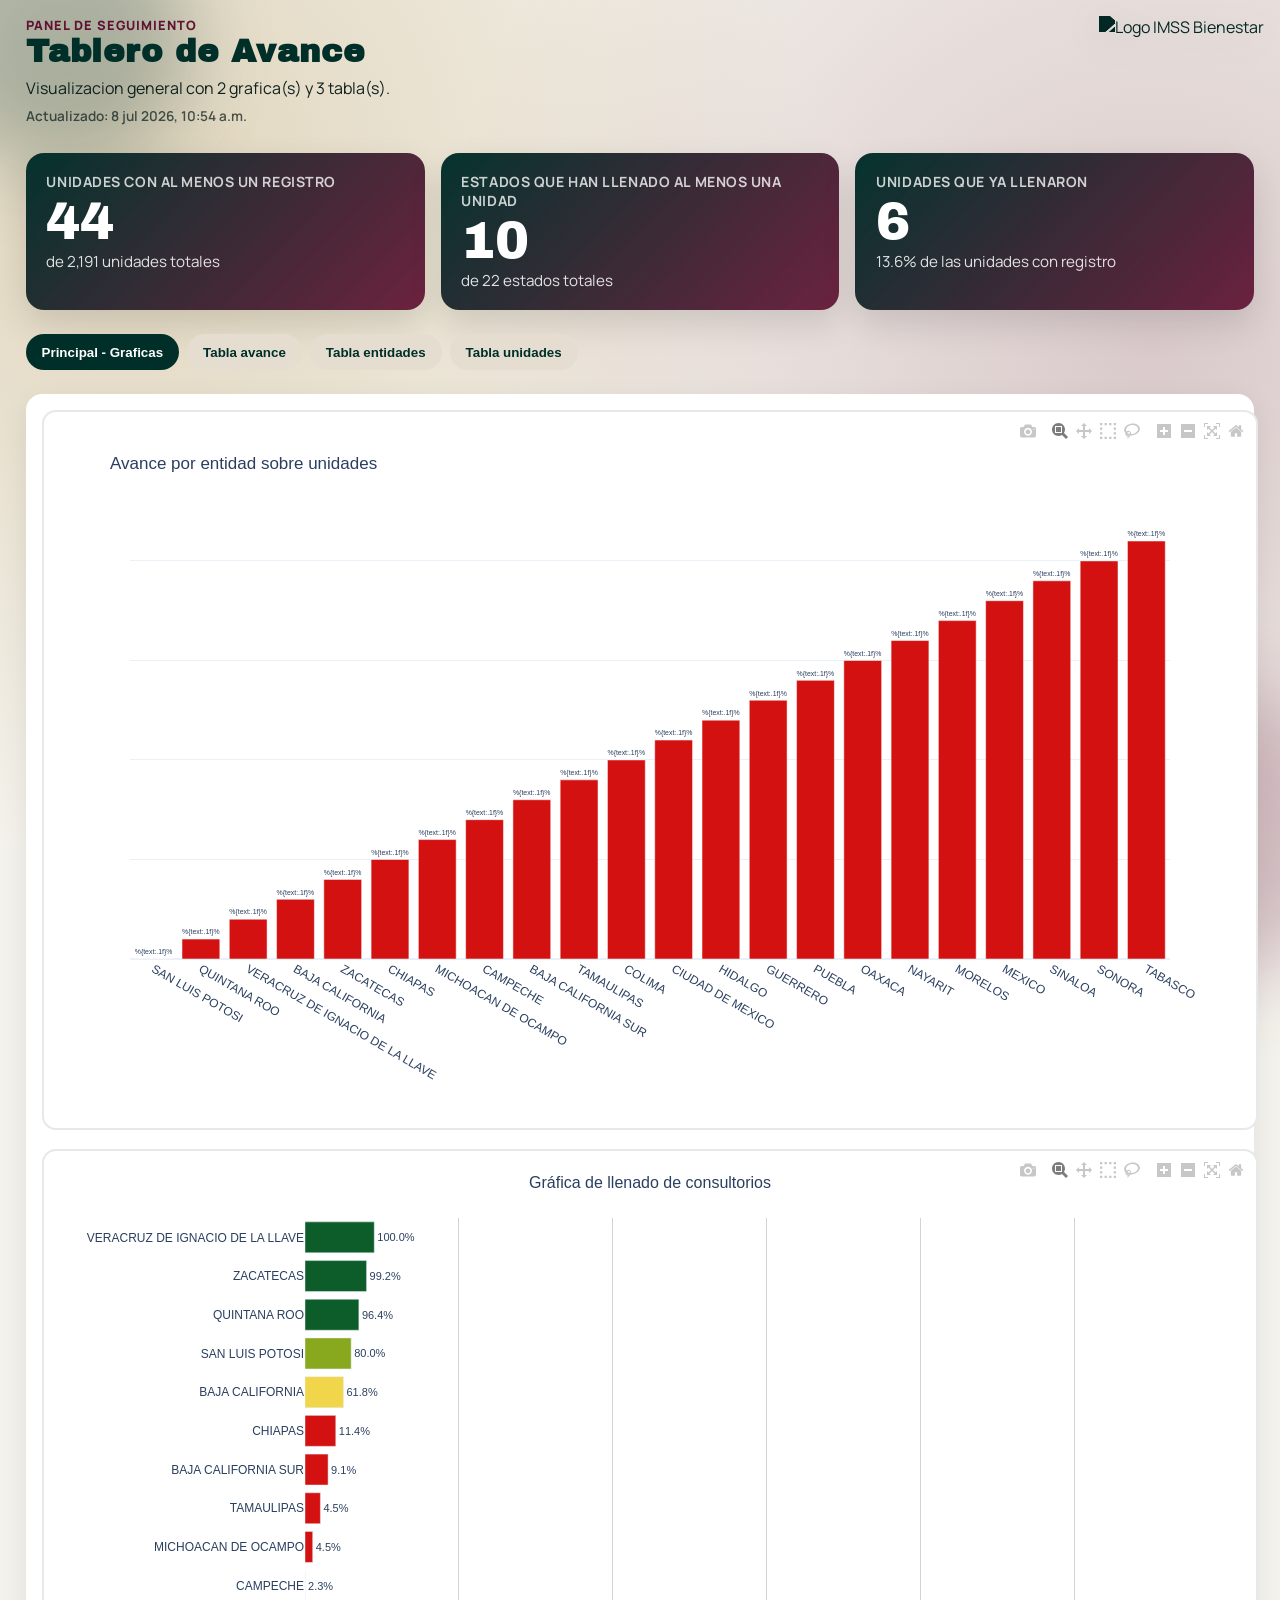
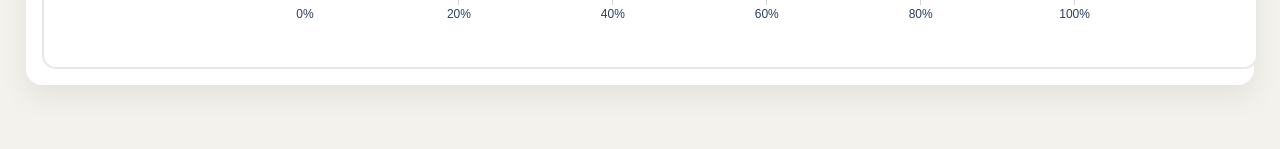
==== index.html @ 0d534734 "Add files via upload" ====
<!doctype html>
<html lang="es">
<head>
  <meta charset="utf-8" />
  <meta name="viewport" content="width=device-width, initial-scale=1" />
  <title>Tablero IMSS Bienestar</title>
  <link rel="preconnect" href="https://fonts.googleapis.com" />
  <link rel="preconnect" href="https://fonts.gstatic.com" crossorigin />
  <link href="https://fonts.googleapis.com/css2?family=Manrope:wght@400;600;700;800&family=Archivo+Black&display=swap" rel="stylesheet" />
  <link rel="stylesheet" href="styles.css" />
  <script src="https://cdn.plot.ly/plotly-2.35.2.min.js"></script>
</head>
<body>
  <div class="bg-shape bg-shape-a"></div>
  <div class="bg-shape bg-shape-b"></div>
  <main class="layout">
    <header class="hero">
      <p class="eyebrow">Panel de Seguimiento</p>
      <h1>Tablero de Avance</h1>
      <p id="subtitle">Visualizacion general y detalle por tabla.</p>
      <p id="updated-at" class="updated-at">Actualizado: --</p>
    </header>

    <section class="value-boxes" aria-label="Resumen de unidades">
      <article class="value-box">
        <p class="value-box-label">Unidades con al menos un registro</p>
        <p id="value-unidades-registro" class="value-box-number">0</p>
        <p id="value-unidades-registro-detail" class="value-box-detail">de 0 unidades totales</p>
      </article>
      <article class="value-box">
        <p class="value-box-label">Estados que han llenado al menos una unidad</p>
        <p id="value-estados-registro" class="value-box-number">0</p>
        <p id="value-estados-registro-detail" class="value-box-detail">de 0 estados totales</p>
      </article>
      <article class="value-box">
        <p class="value-box-label">Unidades que ya llenaron</p>
        <p id="value-unidades-completas" class="value-box-number">0</p>
        <p id="value-unidades-completas-detail" class="value-box-detail">0% de las unidades con registro</p>
      </article>
    </section>

    <nav id="tabs" class="tabs" aria-label="Pestanas de contenido"></nav>

    <section id="panel-graficas" class="panel active"></section>
    <section id="tables-root"></section>
  </main>

  <footer class="footer">
    <img src="https://imssbienestar.gob.mx/assets/img/imb_b.svg" alt="Logo IMSS Bienestar" class="logo" />
  </footer>

  <script src="data.js"></script>
  <script src="app.js"></script>
</body>
</html>
---- styles.css ----
:root {
  --c-1: #002F2A;
  --c-2: #611232;
  --c-3: #A57F2C;
  --bg: #f4f2ec;
  --ink: #10211e;
  --card: #ffffff;
}

* { box-sizing: border-box; }

body {
  margin: 0;
  min-height: 100vh;
  font-family: Manrope, sans-serif;
  color: var(--ink);
  background:
    radial-gradient(circle at 10% 10%, rgba(165,127,44,0.25) 0%, rgba(165,127,44,0) 35%),
    radial-gradient(circle at 90% 20%, rgba(97,18,50,0.18) 0%, rgba(97,18,50,0) 40%),
    var(--bg);
  position: relative;
  overflow-x: hidden;
}

.bg-shape {
  position: fixed;
  border-radius: 50%;
  filter: blur(40px);
  z-index: -1;
}

.bg-shape-a {
  width: 260px;
  height: 260px;
  background: rgba(0,47,42,0.25);
  top: -90px;
  left: -70px;
}

.bg-shape-b {
  width: 280px;
  height: 280px;
  background: rgba(97,18,50,0.2);
  right: -90px;
  bottom: -70px;
}

.layout {
  width: min(1320px, 96vw);
  margin: 1rem auto 4rem;
}

.hero h1 {
  margin: 0;
  font-family: "Archivo Black", sans-serif;
  letter-spacing: 0.03em;
  color: var(--c-1);
}

.eyebrow {
  margin: 0 0 .5rem;
  color: var(--c-2);
  font-weight: 800;
  text-transform: uppercase;
  letter-spacing: 0.08em;
  font-size: .8rem;
}

.hero p { margin: .5rem 0 0; }

.updated-at {
  margin-top: .45rem;
  font-size: .85rem;
  color: rgba(16, 33, 30, .75);
  font-weight: 600;
}

.value-boxes {
  display: grid;
  grid-template-columns: repeat(3, minmax(0, 1fr));
  gap: 1rem;
  margin: 1.75rem 0 1.25rem;
}

@media (max-width: 980px) {
  .value-boxes {
    grid-template-columns: repeat(2, minmax(0, 1fr));
  }
}

.value-box {
  background: linear-gradient(135deg, rgba(0,47,42,0.98), rgba(97,18,50,0.92));
  color: #fff;
  border-radius: 18px;
  padding: 1.2rem 1.3rem;
  box-shadow: 0 14px 34px rgba(0, 0, 0, .12);
}

.value-box-label {
  margin: 0;
  font-size: .88rem;
  font-weight: 700;
  letter-spacing: .04em;
  text-transform: uppercase;
  color: rgba(255,255,255,.78);
}

.value-box-number {
  margin: .35rem 0 .2rem;
  font-family: "Archivo Black", sans-serif;
  font-size: clamp(2rem, 4vw, 3.2rem);
  line-height: 1;
}

.value-box-detail {
  margin: 0;
  font-size: .95rem;
  color: rgba(255,255,255,.86);
}

.tabs {
  display: flex;
  flex-wrap: wrap;
  gap: .5rem;
  margin: 1.5rem 0;
}

.tab-btn {
  border: 0;
  padding: .65rem 1rem;
  border-radius: 999px;
  background: #e4ddd0;
  color: var(--c-1);
  cursor: pointer;
  font-weight: 700;
  transition: transform .2s ease, background .2s ease;
}

.tab-btn:hover { transform: translateY(-1px); }
.tab-btn.active {
  background: var(--c-1);
  color: #fff;
}

.panel {
  display: none;
  background: var(--card);
  border-radius: 16px;
  padding: 1rem;
  box-shadow: 0 10px 30px rgba(0,0,0,.08);
  animation: rise .35s ease;
}

.panel.active { display: block; }

.grid {
  display: grid;
  grid-template-columns: 1fr;
  gap: 1.2rem;
  align-items: stretch;
}

.chart-card {
  border: 2px solid rgba(0,47,42,.1);
  border-radius: 14px;
  padding: .4rem;
  min-height: 180px;
  background: #fff;
}

.chart {
  width: 100%;
  min-height: 180px;
}

@media (max-width: 1100px) {
  .grid {
    grid-template-columns: 1fr;
  }

  .chart-card {
    min-height: 180px;
  }
}

.table-toolbar {
  display: flex;
  justify-content: flex-end;
  margin-bottom: .65rem;
}

.btn-excel {
  text-decoration: none;
  background: var(--c-3);
  color: #112;
  font-weight: 800;
  padding: .5rem .8rem;
  border-radius: 10px;
}

.table-wrap {
  overflow: auto;
  max-height: 68vh;
}

table {
  width: 100%;
  border-collapse: collapse;
  font-size: .92rem;
}

thead th {
  position: sticky;
  top: 0;
  background: var(--c-2);
  color: #fff;
  padding: .7rem;
  text-align: left;
}

tbody td {
  padding: .6rem;
  border-bottom: 1px solid #eee;
}

tbody tr:nth-child(even) { background: #faf8f3; }

.footer {
  position: fixed;
  top: 1rem;
  right: 1rem;
  z-index: 20;
}

.logo {
  width: min(220px, 45vw);
  filter: brightness(0) saturate(100%) invert(13%) sepia(27%) saturate(1148%) hue-rotate(124deg) brightness(95%) contrast(102%) drop-shadow(0 6px 18px rgba(0,0,0,.12));
}

@media (max-width: 700px) {
  .layout {
    margin-top: 3.4rem;
  }

  .value-boxes {
    grid-template-columns: 1fr;
  }

  .logo {
    width: min(160px, 50vw);
  }
}

@keyframes rise {
  from { transform: translateY(8px); opacity: 0; }
  to { transform: translateY(0); opacity: 1; }
}
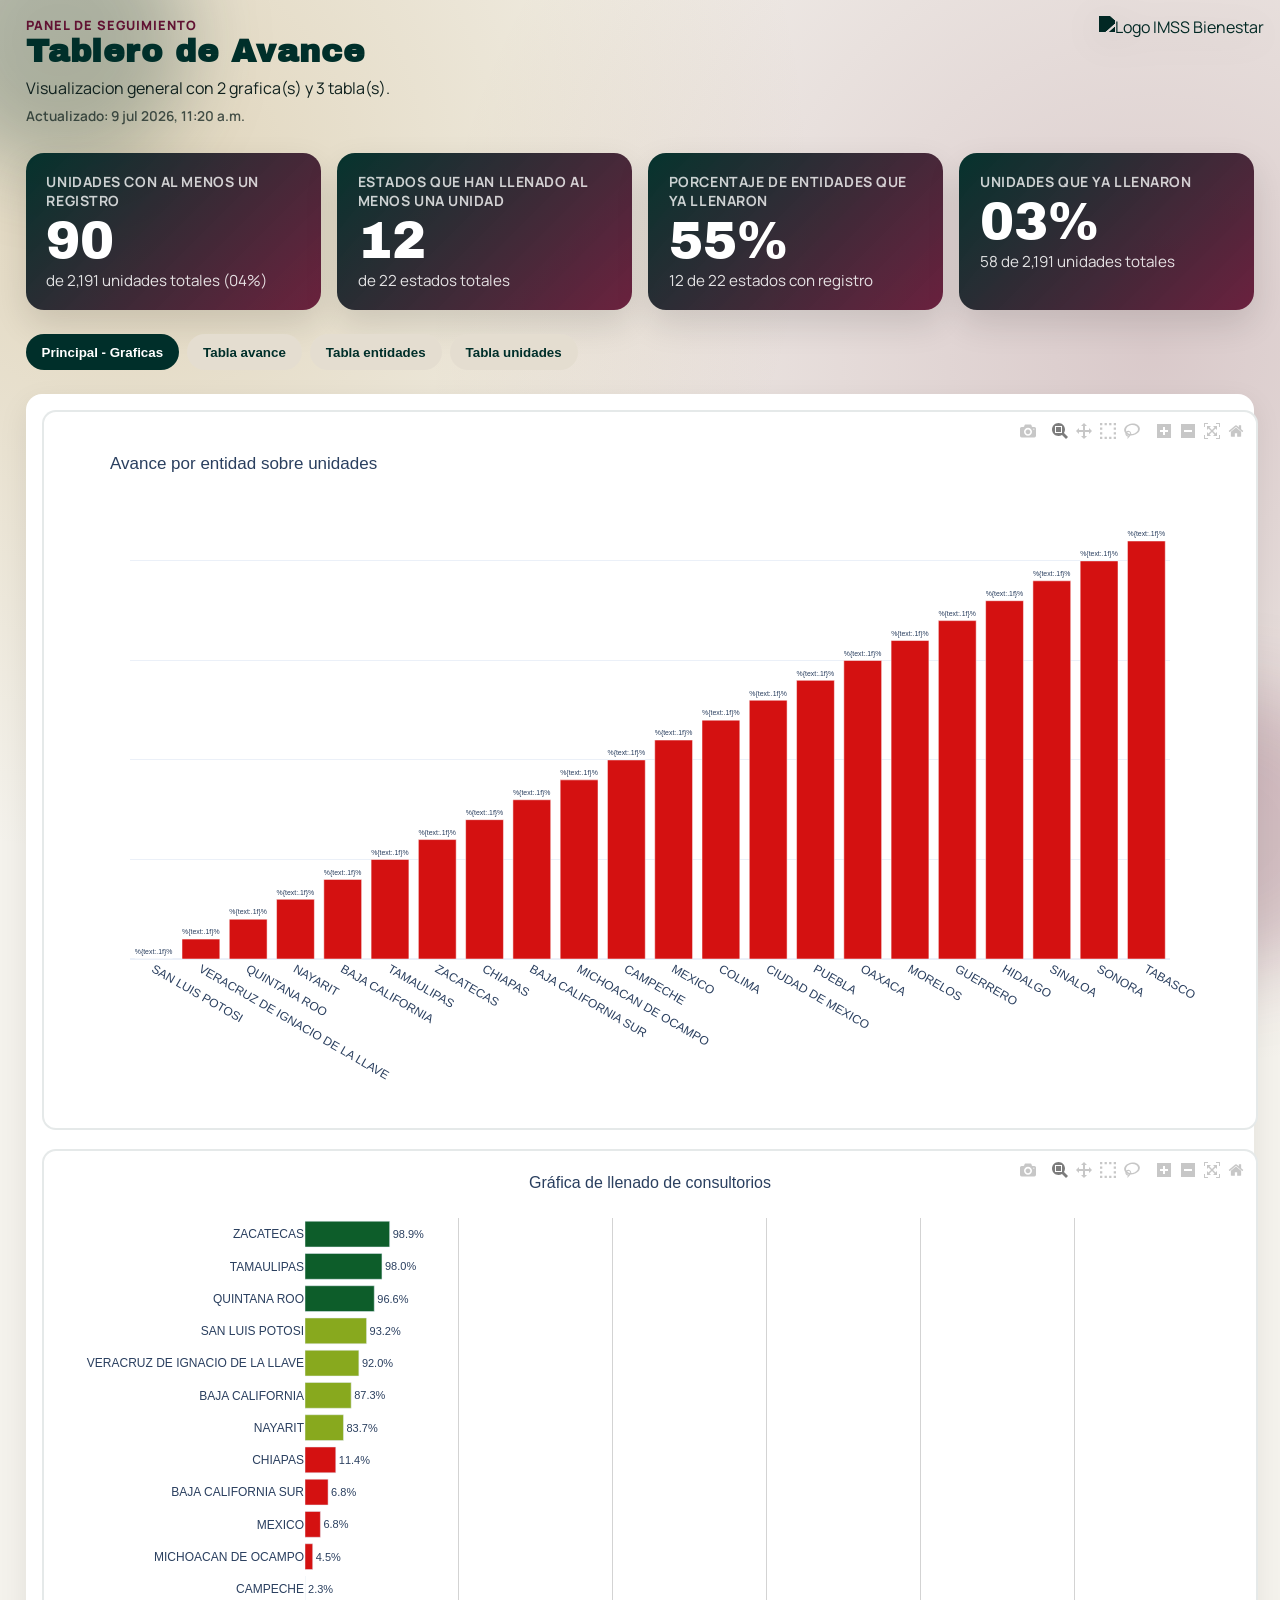
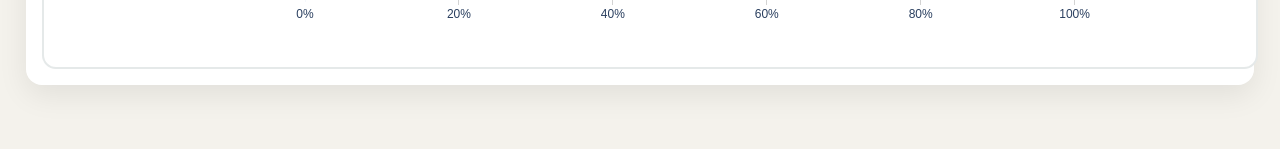
==== commit 714aa51f: "actualizacion automatica 09/07/2026" ====
--- a/index.html
+++ b/index.html
@@ -33,6 +33,11 @@
         <p id="value-estados-registro-detail" class="value-box-detail">de 0 estados totales</p>
       </article>
       <article class="value-box">
+        <p class="value-box-label">Porcentaje de entidades que ya llenaron</p>
+        <p id="value-porcentaje-entidades" class="value-box-number">00%</p>
+        <p id="value-porcentaje-entidades-detail" class="value-box-detail">0 de 0 estados con registro</p>
+      </article>
+      <article class="value-box">
         <p class="value-box-label">Unidades que ya llenaron</p>
         <p id="value-unidades-completas" class="value-box-number">0</p>
         <p id="value-unidades-completas-detail" class="value-box-detail">0% de las unidades con registro</p>
--- a/styles.css
+++ b/styles.css
@@ -77,7 +77,7 @@
 
 .value-boxes {
   display: grid;
-  grid-template-columns: repeat(3, minmax(0, 1fr));
+  grid-template-columns: repeat(4, minmax(0, 1fr));
   gap: 1rem;
   margin: 1.75rem 0 1.25rem;
 }
@@ -185,8 +185,34 @@
 
 .table-toolbar {
   display: flex;
-  justify-content: flex-end;
+  justify-content: space-between;
+  align-items: center;
+  gap: .6rem;
+  flex-wrap: wrap;
   margin-bottom: .65rem;
+}
+
+.table-search {
+  min-width: min(360px, 100%);
+  flex: 1 1 260px;
+  border: 1px solid rgba(0, 47, 42, .25);
+  border-radius: 10px;
+  padding: .55rem .7rem;
+  font: inherit;
+  color: var(--ink);
+  background: #fff;
+}
+
+.table-search:focus {
+  outline: 2px solid rgba(165, 127, 44, .45);
+  border-color: rgba(165, 127, 44, .7);
+}
+
+.table-info {
+  margin: 0;
+  color: rgba(16, 33, 30, .75);
+  font-size: .85rem;
+  font-weight: 700;
 }
 
 .btn-excel {
@@ -218,9 +244,33 @@
   text-align: left;
 }
 
+thead th.sortable {
+  cursor: pointer;
+  user-select: none;
+  white-space: nowrap;
+}
+
+thead th.sortable:focus {
+  outline: 2px solid rgba(255, 255, 255, .7);
+  outline-offset: -2px;
+}
+
+.sort-indicator {
+  margin-left: .45rem;
+  font-size: .75rem;
+  opacity: .9;
+}
+
 tbody td {
   padding: .6rem;
   border-bottom: 1px solid #eee;
+}
+
+.table-empty {
+  text-align: center;
+  font-weight: 700;
+  color: rgba(16, 33, 30, .7);
+  padding: 1rem;
 }
 
 tbody tr:nth-child(even) { background: #faf8f3; }
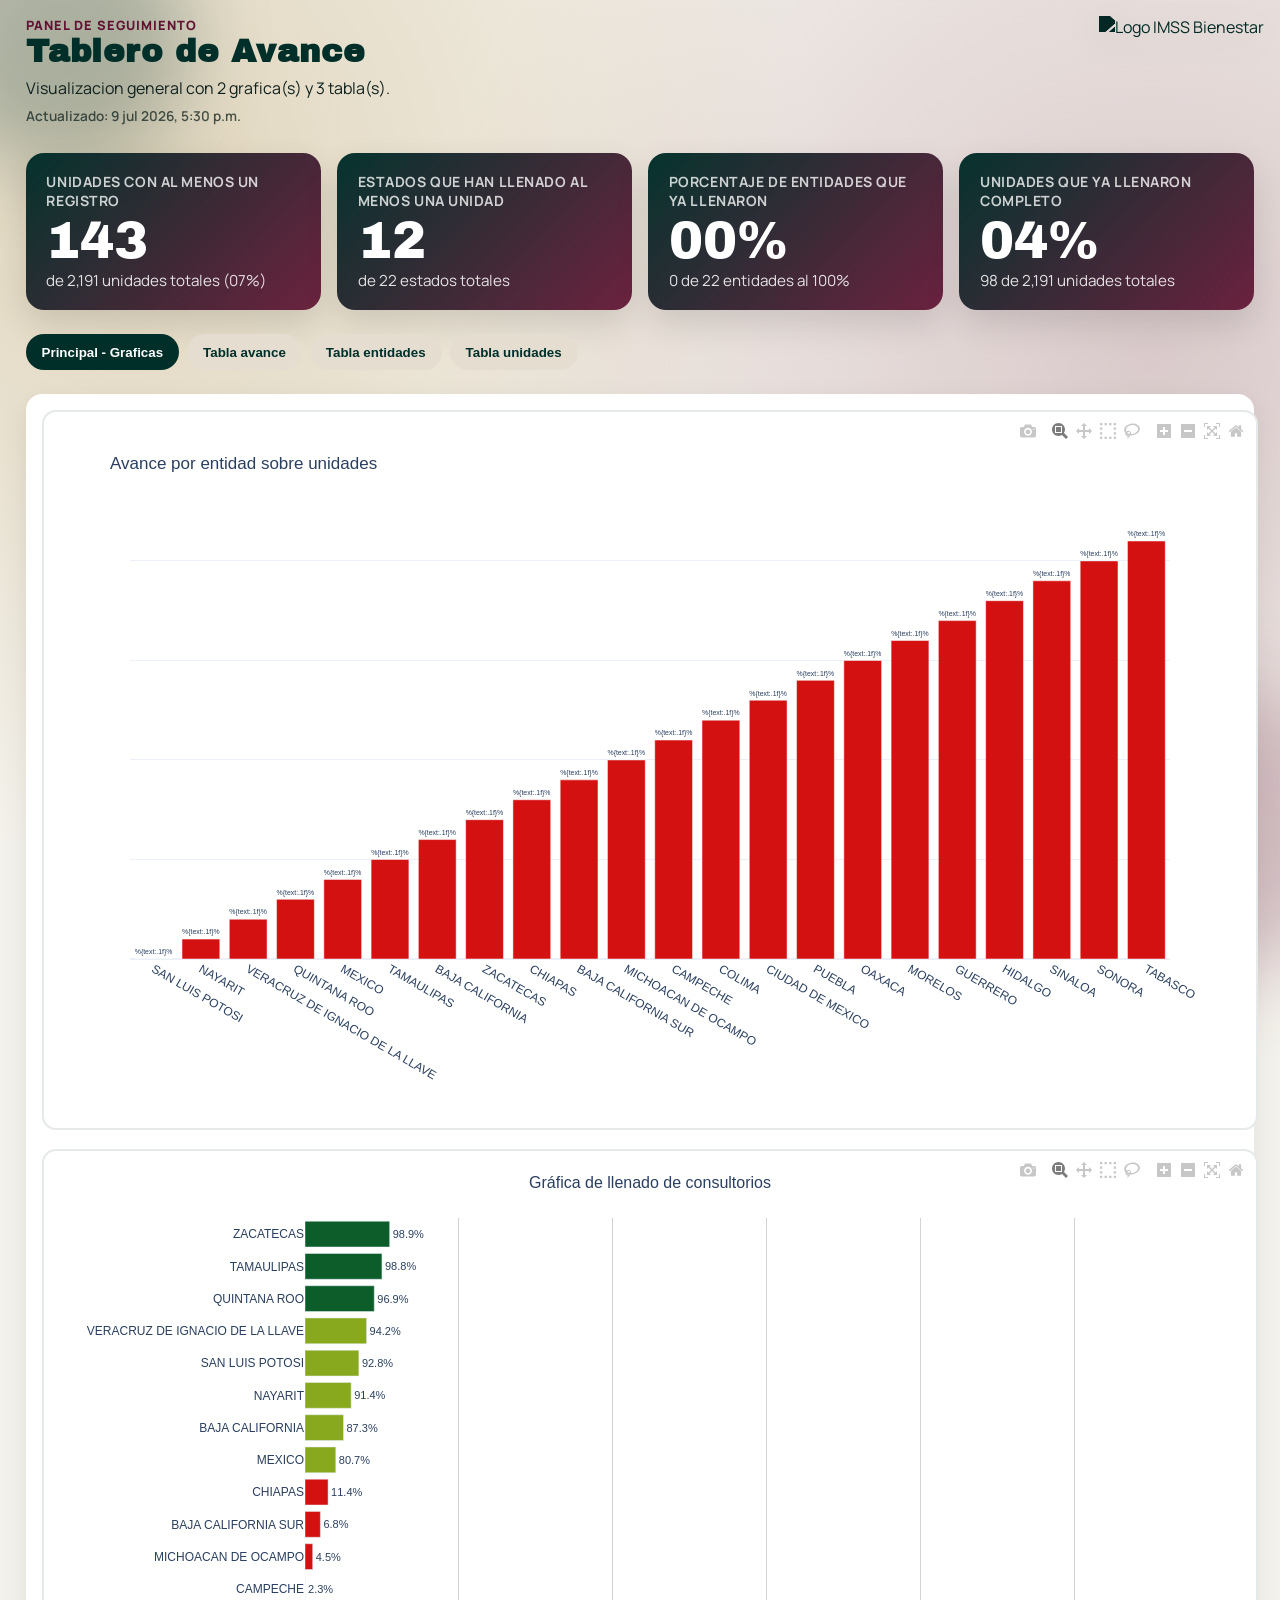
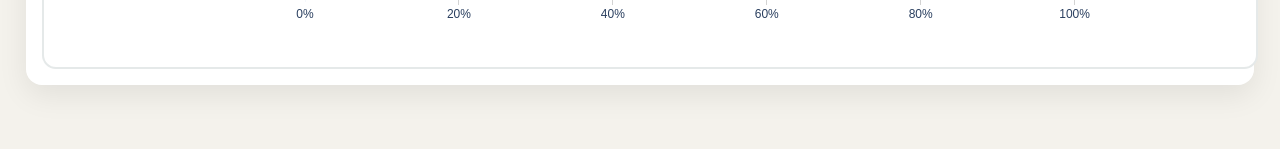
==== commit 3eaacac5: "actualizacion automatica 09/07/2026" ====
--- a/index.html
+++ b/index.html
@@ -38,7 +38,7 @@
         <p id="value-porcentaje-entidades-detail" class="value-box-detail">0 de 0 estados con registro</p>
       </article>
       <article class="value-box">
-        <p class="value-box-label">Unidades que ya llenaron</p>
+        <p class="value-box-label">Unidades que ya llenaron completo</p>
         <p id="value-unidades-completas" class="value-box-number">0</p>
         <p id="value-unidades-completas-detail" class="value-box-detail">0% de las unidades con registro</p>
       </article>
